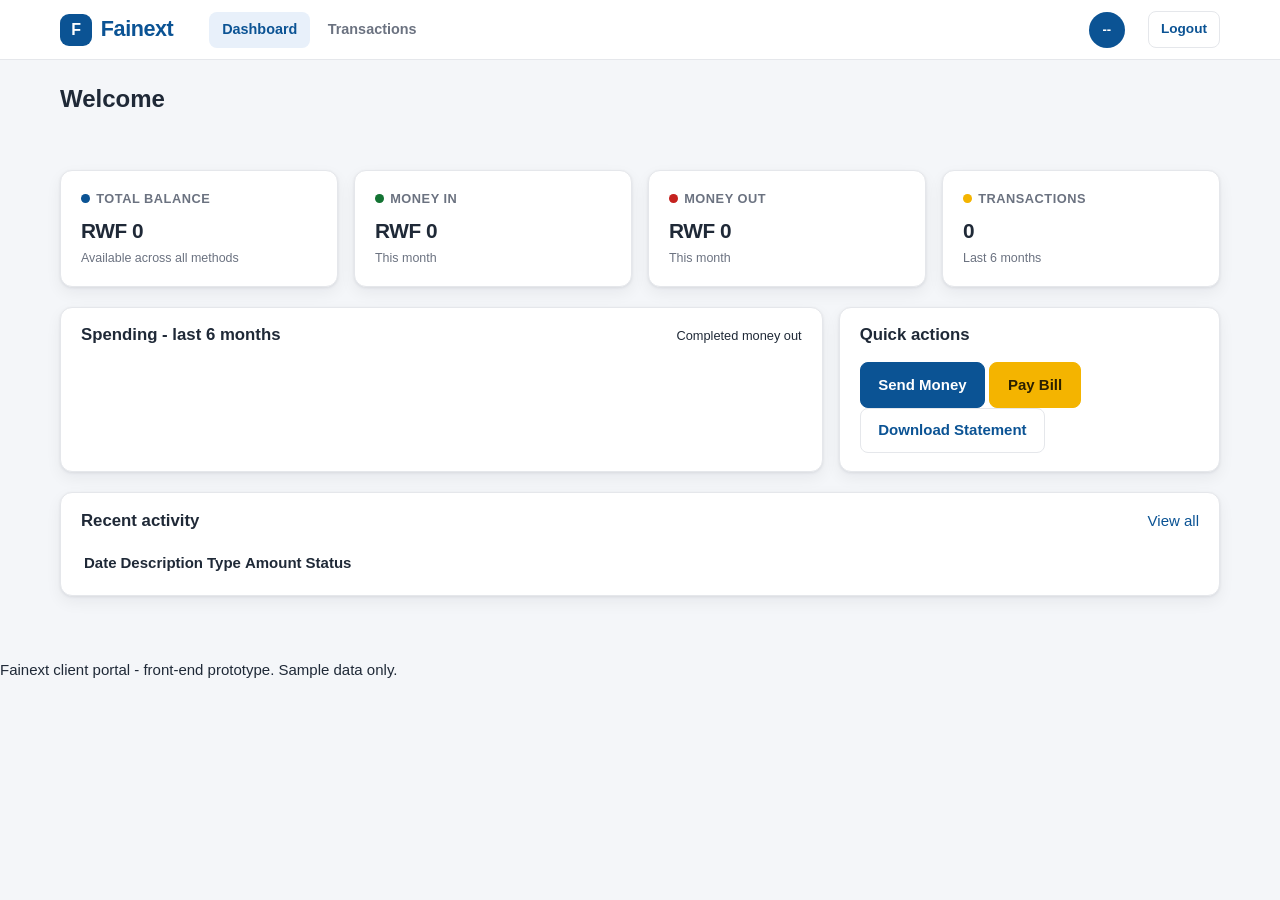
==== dashboard.html @ 53ed21cf "Build the dashboard page markup" ====
<!DOCTYPE html>
<html lang="en">
<head>
  <meta charset="UTF-8">
  <meta name="viewport" content="width=device-width, initial-scale=1">
  <title>Dashboard &middot; Fainext Client Portal</title>
  <meta name="description" content="Fainext client portal dashboard - balance, activity and spending.">
  <link rel="stylesheet" href="css/style.css">
</head>
<body>

  <!-- ===== Top navigation ===== -->
  <header class="navbar">
    <div class="navbar-inner">
      <a class="logo" href="dashboard.html">
        <span class="logo-mark"></span> Fainext
      </a>

      <nav class="nav-links">
        <a href="dashboard.html" class="active">Dashboard</a>
        <a href="transactions.html">Transactions</a>
      </nav>

      <div class="nav-user">
        <span class="avatar" id="nav-avatar">--</span>
        <span class="nav-name" id="nav-name">&nbsp;</span>
        <button type="button" id="logout-btn" class="btn btn--ghost btn--sm">Logout</button>
      </div>
    </div>
  </header>

  <main class="page">

    <!-- ===== Greeting ===== -->
    <div class="page-head">
      <h1 id="greeting">Welcome</h1>
      <p class="muted" id="today-date">&nbsp;</p>
    </div>

    <!-- ===== Summary cards ===== -->
    <section class="stats">
      <div class="card stat">
        <div class="stat-label"><span class="dot"></span> Total balance</div>
        <div class="stat-value" id="stat-balance">RWF 0</div>
        <div class="stat-note">Available across all methods</div>
      </div>

      <div class="card stat">
        <div class="stat-label"><span class="dot dot--green"></span> Money in</div>
        <div class="stat-value" id="stat-in">RWF 0</div>
        <div class="stat-note"><span class="js-month-name">This month</span></div>
      </div>

      <div class="card stat">
        <div class="stat-label"><span class="dot dot--red"></span> Money out</div>
        <div class="stat-value" id="stat-out">RWF 0</div>
        <div class="stat-note"><span class="js-month-name">This month</span></div>
      </div>

      <div class="card stat">
        <div class="stat-label"><span class="dot dot--accent"></span> Transactions</div>
        <div class="stat-value" id="stat-count">0</div>
        <div class="stat-note">Last 6 months</div>
      </div>
    </section>

    <!-- ===== Chart + quick actions ===== -->
    <section class="grid-2">

      <!-- Spending bar chart, built from plain divs -->
      <div class="card">
        <div class="card-head">
          <h2>Spending - last 6 months</h2>
          <span class="muted" style="font-size:.8rem">Completed money out</span>
        </div>
        <div class="chart" id="chart"></div>
      </div>

      <!-- Quick actions (prototype placeholders) -->
      <div class="card">
        <div class="card-head"><h2>Quick actions</h2></div>

        <div id="action-message" class="alert" hidden></div>

        <div class="actions">
          <button type="button" class="btn" data-action="Send Money">Send Money</button>
          <button type="button" class="btn btn--accent" data-action="Pay Bill">Pay Bill</button>
          <button type="button" class="btn btn--ghost" data-action="Download Statement">
            Download Statement
          </button>
        </div>
      </div>

    </section>

    <!-- ===== Recent activity ===== -->
    <section class="card">
      <div class="card-head">
        <h2>Recent activity</h2>
        <a href="transactions.html">View all</a>
      </div>

      <div class="table-scroll">
        <table class="data">
          <thead>
            <tr>
              <th>Date</th>
              <th>Description</th>
              <th>Type</th>
              <th class="num">Amount</th>
              <th>Status</th>
            </tr>
          </thead>
          <tbody id="recent-body"></tbody>
        </table>
      </div>
    </section>

  </main>

  <p class="foot-note">
    Fainext client portal - front-end prototype. Sample data only.
  </p>

  <!-- Order matters: session helpers, then data, then page logic -->
  <script src="js/auth.js"></script>
  <script src="js/data.js"></script>
  <script src="js/dashboard.js"></script>
</body>
</html>
---- css/style.css ----
/* ==========================================================================
   Fainext Client Portal - shared stylesheet
   Front-end prototype: plain CSS only, no frameworks.
   ========================================================================== */

/* --- Design tokens ------------------------------------------------------- */
:root {
  --primary: #0b5394;
  --primary-dark: #083d6e;
  --primary-light: #1668b8;
  --accent: #f4b400;
  --bg: #f4f6f9;
  --card: #ffffff;
  --text: #1f2937;
  --text-muted: #6b7280;
  --border: #e5e7eb;
  --green: #137333;
  --green-bg: #e6f4ea;
  --red: #c5221f;
  --red-bg: #fce8e6;
  --yellow: #8a6100;
  --yellow-bg: #fef7e0;
  --radius: 12px;
  --radius-sm: 8px;
  --shadow: 0 1px 3px rgba(16, 24, 40, .08), 0 6px 16px rgba(16, 24, 40, .06);
  --shadow-lg: 0 10px 30px rgba(16, 24, 40, .12);
  --font: -apple-system, BlinkMacSystemFont, "Segoe UI", Roboto, Helvetica,
          Arial, "Noto Sans", sans-serif;
}

/* --- Reset / base -------------------------------------------------------- */
* { box-sizing: border-box; }

html, body { height: 100%; }

body {
  margin: 0;
  font-family: var(--font);
  font-size: 15px;
  line-height: 1.5;
  color: var(--text);
  background: var(--bg);
  -webkit-font-smoothing: antialiased;
}

a { color: var(--primary); text-decoration: none; }
a:hover { text-decoration: underline; }

h1, h2, h3, h4 { margin: 0 0 .4rem; line-height: 1.25; }

img, svg { max-width: 100%; }

/* --- Brand logo ---------------------------------------------------------- */
.logo {
  display: inline-flex;
  align-items: center;
  gap: .55rem;
  font-size: 1.35rem;
  font-weight: 700;
  letter-spacing: -.02em;
  color: var(--primary);
  text-decoration: none;
}
.logo:hover { text-decoration: none; }

/* Small square mark with the "F" initial */
.logo-mark {
  display: grid;
  place-items: center;
  width: 32px;
  height: 32px;
  border-radius: 9px;
  background: var(--primary);
  color: #fff;
  font-size: 1rem;
  font-weight: 700;
}
.logo-mark::after { content: "F"; }

.logo--light { color: #fff; }
.logo--light .logo-mark { background: var(--accent); color: var(--primary-dark); }

/* ==========================================================================
   AUTH PAGES (login + register)
   ========================================================================== */
.auth {
  display: grid;
  grid-template-columns: 1fr 1fr;
  min-height: 100vh;
}

/* Left blue brand panel */
.auth-brand {
  position: relative;
  overflow: hidden;
  display: flex;
  flex-direction: column;
  justify-content: center;
  gap: 1rem;
  padding: 3rem;
  color: #fff;
  background: linear-gradient(160deg, var(--primary) 0%, var(--primary-dark) 100%);
}
.auth-brand h1 { font-size: 2rem; margin-top: 1.5rem; }
.auth-brand p { max-width: 42ch; color: rgba(255, 255, 255, .85); }

.auth-points { list-style: none; margin: 1.25rem 0 0; padding: 0; }
.auth-points li {
  position: relative;
  padding-left: 1.6rem;
  margin-bottom: .6rem;
  color: rgba(255, 255, 255, .9);
}
.auth-points li::before {
  content: "";
  position: absolute;
  left: 0;
  top: .45em;
  width: .6rem;
  height: .6rem;
  border-radius: 50%;
  background: var(--accent);
}

/* Decorative circle in the brand panel */
.auth-brand::after {
  content: "";
  position: absolute;
  right: -90px;
  bottom: -90px;
  width: 260px;
  height: 260px;
  border-radius: 50%;
  background: rgba(244, 180, 0, .14);
}

.auth-brand-footer {
  margin-top: auto;
  font-size: .8rem;
  color: rgba(255, 255, 255, .6);
}

/* Right form side */
.auth-form-side {
  display: flex;
  align-items: center;
  justify-content: center;
  padding: 2.5rem 1.25rem;
  background: var(--bg);
}

.auth-card {
  width: 100%;
  max-width: 420px;
  padding: 2rem;
  background: var(--card);
  border-radius: var(--radius);
  box-shadow: var(--shadow);
}
.auth-card .logo { margin-bottom: 1.25rem; }
.auth-card h2 { font-size: 1.4rem; }
.auth-card .subtitle { margin: 0 0 1.5rem; color: var(--text-muted); font-size: .9rem; }

.auth-switch {
  margin: 1.25rem 0 0;
  text-align: center;
  font-size: .9rem;
  color: var(--text-muted);
}

/* --- Forms --------------------------------------------------------------- */
.field { margin-bottom: 1rem; }

.field label {
  display: block;
  margin-bottom: .35rem;
  font-size: .85rem;
  font-weight: 600;
}

.field input[type="text"],
.field input[type="email"],
.field input[type="tel"],
.field input[type="password"],
.field input[type="date"],
.field select {
  width: 100%;
  padding: .65rem .75rem;
  font: inherit;
  color: var(--text);
  background: #fff;
  border: 1px solid var(--border);
  border-radius: var(--radius-sm);
  transition: border-color .15s, box-shadow .15s;
}

.field input:focus,
.field select:focus {
  outline: none;
  border-color: var(--primary-light);
  box-shadow: 0 0 0 3px rgba(11, 83, 148, .12);
}

.field input.invalid { border-color: var(--red); }

/* Red error text under each field */
.error-text {
  display: block;
  min-height: 1rem;
  margin-top: .3rem;
  font-size: .78rem;
  color: var(--red);
}

.hint { font-size: .78rem; color: var(--text-muted); }

/* Password input + Show/Hide toggle */
.password-wrap { position: relative; }
.password-wrap input { padding-right: 4.2rem; }
.toggle-password {
  position: absolute;
  top: 50%;
  right: .5rem;
  transform: translateY(-50%);
  padding: .25rem .45rem;
  font: inherit;
  font-size: .78rem;
  font-weight: 600;
  color: var(--primary);
  background: transparent;
  border: 0;
  border-radius: 6px;
  cursor: pointer;
}
.toggle-password:hover { background: rgba(11, 83, 148, .08); }

/* Checkbox rows */
.check-row {
  display: flex;
  align-items: center;
  gap: .5rem;
  font-size: .86rem;
}
.check-row input { width: 16px; height: 16px; accent-color: var(--primary); }

.form-row-between {
  display: flex;
  align-items: center;
  justify-content: space-between;
  flex-wrap: wrap;
  gap: .5rem;
  margin-bottom: 1.1rem;
}

.link-button {
  padding: 0;
  font: inherit;
  font-size: .86rem;
  color: var(--primary);
  background: none;
  border: 0;
  cursor: pointer;
}
.link-button:hover { text-decoration: underline; }

/* --- Buttons ------------------------------------------------------------- */
.btn {
  display: inline-flex;
  align-items: center;
  justify-content: center;
  gap: .4rem;
  padding: .65rem 1.1rem;
  font: inherit;
  font-weight: 600;
  color: #fff;
  background: var(--primary);
  border: 1px solid var(--primary);
  border-radius: var(--radius-sm);
  cursor: pointer;
  transition: background .15s, box-shadow .15s, transform .05s;
}
.btn:hover { background: var(--primary-dark); border-color: var(--primary-dark); }
.btn:active { transform: translateY(1px); }
.btn:disabled { opacity: .6; cursor: not-allowed; }

.btn--block { width: 100%; }

.btn--ghost {
  color: var(--primary);
  background: #fff;
  border-color: var(--border);
}
.btn--ghost:hover { background: #f8fafc; border-color: #cbd5e1; }

.btn--accent {
  color: #2b2000;
  background: var(--accent);
  border-color: var(--accent);
}
.btn--accent:hover { background: #d9a000; border-color: #d9a000; }

.btn--sm { padding: .45rem .75rem; font-size: .85rem; }

/* --- Alerts -------------------------------------------------------------- */
.alert {
  margin-bottom: 1rem;
  padding: .7rem .85rem;
  font-size: .87rem;
  border: 1px solid transparent;
  border-radius: var(--radius-sm);
}
.alert--error  { color: var(--red);   background: var(--red-bg);   border-color: #f5c6c4; }
.alert--success{ color: var(--green); background: var(--green-bg); border-color: #b7e1c4; }
.alert--info   { color: var(--primary); background: #e8f0fa;      border-color: #c3d8ef; }

/* Utility to hide elements until needed */
[hidden] { display: none !important; }

/* --- Password strength bar ---------------------------------------------- */
.strength { margin-top: .45rem; }
.strength-track {
  height: 6px;
  background: var(--border);
  border-radius: 999px;
  overflow: hidden;
}
.strength-fill {
  width: 0;
  height: 100%;
  border-radius: 999px;
  background: var(--red);
  transition: width .2s, background .2s;
}
.strength-fill.weak   { width: 33%;  background: var(--red); }
.strength-fill.medium { width: 66%;  background: #f59e0b; }
.strength-fill.strong { width: 100%; background: var(--green); }
.strength-label { margin-top: .25rem; font-size: .76rem; color: var(--text-muted); }

/* ==========================================================================
   APP SHELL (dashboard + transactions)
   ========================================================================== */
.navbar {
  position: sticky;
  top: 0;
  z-index: 20;
  background: #fff;
  border-bottom: 1px solid var(--border);
}
.navbar-inner {
  display: flex;
  align-items: center;
  gap: 1rem;
  max-width: 1200px;
  margin: 0 auto;
  padding: .7rem 1.25rem;
}

.nav-links { display: flex; gap: .3rem; margin-left: 1.25rem; }
.nav-links a {
  padding: .45rem .8rem;
  font-size: .9rem;
  font-weight: 600;
  color: var(--text-muted);
  border-radius: var(--radius-sm);
}
.nav-links a:hover { color: var(--primary); background: #f1f5f9; text-decoration: none; }
.nav-links a.active { color: var(--primary); background: #e8f0fa; }

.nav-user {
  display: flex;
  align-items: center;
  gap: .6rem;
  margin-left: auto;
}
.avatar {
  display: grid;
  place-items: center;
  width: 36px;
  height: 36px;
  font-size: .82rem;
  font-weight: 700;
  color: #fff;
  background: var(--primary);
  border-radius: 50%;
  flex: 0 0 auto;
}
.nav-name { font-size: .88rem; font-weight: 600; }

/* Page wrapper */
.page {
  max-width: 1200px;
  margin: 0 auto;
  padding: 1.5rem 1.25rem 3rem;
}

.page-head { margin-bottom: 1.25rem; }
.page-head h1 { font-size: 1.5rem; }
.page-head .muted { color: var(--text-muted); font-size: .9rem; }

/* --- Cards --------------------------------------------------------------- */
.card {
  padding: 1.1rem 1.25rem;
  background: var(--card);
  border: 1px solid var(--border);
  border-radius: var(--radius);
  box-shadow: var(--shadow);
}

.card-head {
  display: flex;
  align-items: center;
  justify-content: space-between;
  flex-wrap: wrap;
  gap: .5rem;
  margin-bottom: 1rem;
}
.card-head h2 { font-size: 1.05rem; margin: 0; }

/* Summary stat cards */
.stats {
  display: grid;
  grid-template-columns: repeat(4, 1fr);
  gap: 1rem;
  margin-bottom: 1.25rem;
}
.stat .stat-label {
  display: flex;
  align-items: center;
  gap: .4rem;
  font-size: .8rem;
  font-weight: 600;
  text-transform: uppercase;
  letter-spacing: .04em;
  color: var(--text-muted);
}
.stat .stat-value {
  margin-top: .45rem;
  font-size: 1.3rem;
  font-weight: 700;
  letter-spacing: -.02em;
}
.stat .stat-note { margin-top: .2rem; font-size: .78rem; color: var(--text-muted); }

/* Little coloured dot used on stat labels */
.dot { width: .55rem; height: .55rem; border-radius: 50%; background: var(--primary); }
.dot--green { background: var(--green); }
.dot--red { background: var(--red); }
.dot--accent { background: var(--accent); }

/* Two-column grid: chart + quick actions */
.grid-2 {
  display: grid;
  grid-template-columns: 2fr 1fr;
  gap: 1rem;
  margin-bottom: 1.25rem;
}
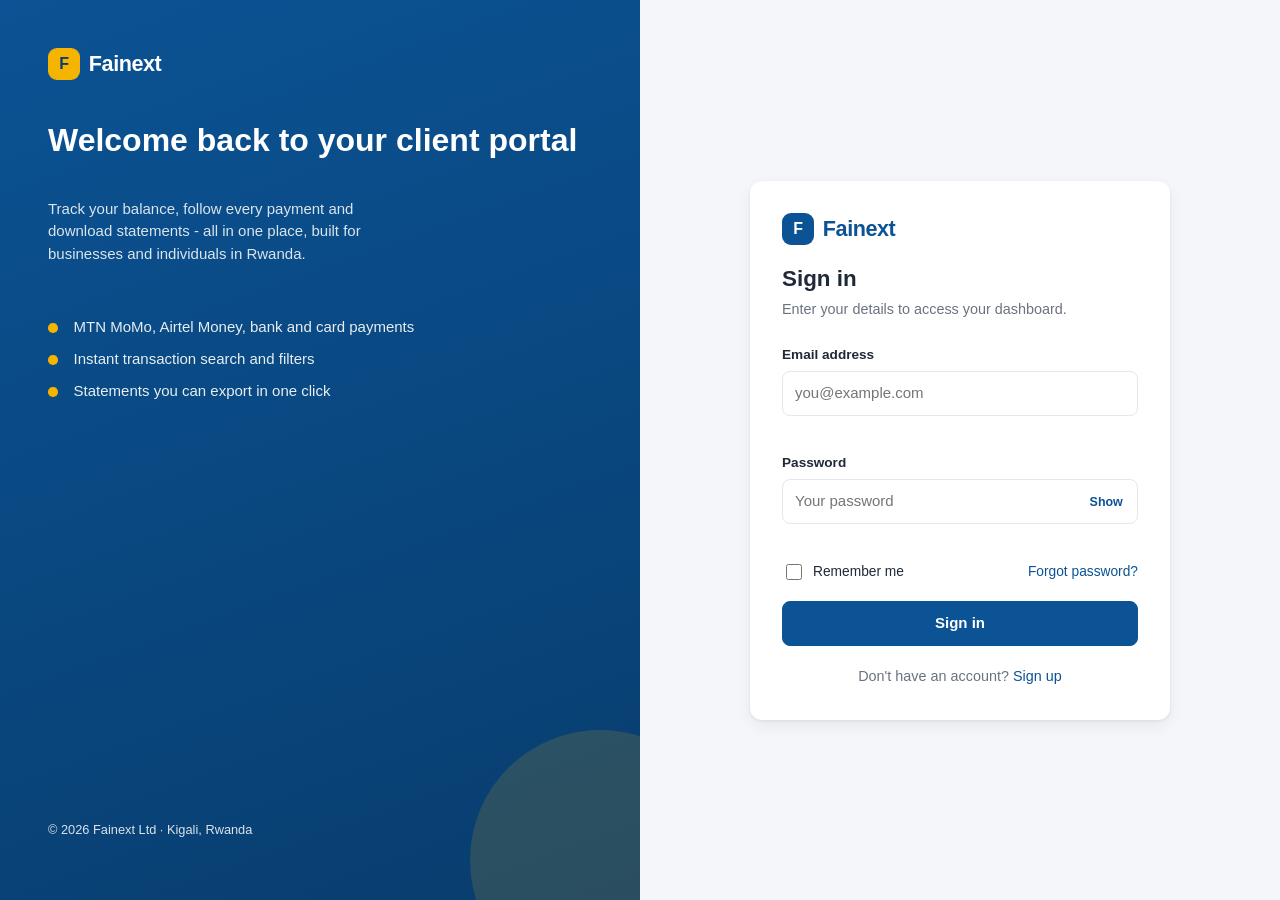
==== commit 47e69979: "Add spending insights, savings goals and dark mode Turn the portal from a transaction log into somet" ====
--- a/dashboard.html
+++ b/dashboard.html
@@ -6,6 +6,18 @@
   <title>Dashboard &middot; Fainext Client Portal</title>
   <meta name="description" content="Fainext client portal dashboard - balance, activity and spending.">
   <link rel="stylesheet" href="css/style.css">
+
+  <!-- Set the theme before the first paint so dark mode never flashes white. -->
+  <script>
+    (function () {
+      try {
+        var saved = localStorage.getItem("fainext_theme");
+        var dark = saved === "dark" || (!saved && window.matchMedia &&
+                   window.matchMedia("(prefers-color-scheme: dark)").matches);
+        document.documentElement.setAttribute("data-theme", dark ? "dark" : "light");
+      } catch (e) { /* ignore - defaults to light */ }
+    })();
+  </script>
 </head>
 <body>
 
@@ -22,6 +34,8 @@
       </nav>
 
       <div class="nav-user">
+        <button type="button" id="theme-btn" class="btn btn--ghost btn--sm"
+                aria-pressed="false" aria-label="Switch to dark mode">Dark</button>
         <span class="avatar" id="nav-avatar">--</span>
         <span class="nav-name" id="nav-name">&nbsp;</span>
         <button type="button" id="logout-btn" class="btn btn--ghost btn--sm">Logout</button>
@@ -64,7 +78,7 @@
       </div>
     </section>
 
-    <!-- ===== Chart + quick actions ===== -->
+    <!-- ===== Chart + automatic insights ===== -->
     <section class="grid-2">
 
       <!-- Spending bar chart, built from plain divs -->
@@ -76,7 +90,30 @@
         <div class="chart" id="chart"></div>
       </div>
 
-      <!-- Quick actions (prototype placeholders) -->
+      <!-- Plain-language observations generated from the data -->
+      <div class="card">
+        <div class="card-head">
+          <h2>What this means</h2>
+          <span class="muted" style="font-size:.8rem">Auto-generated</span>
+        </div>
+        <ul class="insight-list" id="insight-list"></ul>
+      </div>
+
+    </section>
+
+    <!-- ===== Category breakdown + quick actions ===== -->
+    <section class="grid-2">
+
+      <!-- Where the money actually goes, categorised automatically -->
+      <div class="card">
+        <div class="card-head">
+          <h2>Where your money goes</h2>
+          <span class="muted" style="font-size:.8rem" id="category-total"></span>
+        </div>
+        <ul class="cat-list" id="category-list"></ul>
+      </div>
+
+      <!-- Quick actions: the statement button is real, transfers are not -->
       <div class="card">
         <div class="card-head"><h2>Quick actions</h2></div>
 
@@ -93,12 +130,58 @@
 
     </section>
 
+    <!-- ===== Savings goals ===== -->
+    <section class="card">
+      <div class="card-head">
+        <h2>Savings goals</h2>
+        <span class="goal-head-right">
+          <span class="muted" style="font-size:.8rem" id="goal-totals"></span>
+          <button type="button" id="goal-toggle" class="btn btn--sm"
+                  aria-expanded="false" aria-controls="goal-form-panel">New goal</button>
+        </span>
+      </div>
+
+      <!-- Collapsed until "New goal" is pressed -->
+      <div id="goal-form-panel" hidden>
+        <form id="goal-form" class="goal-form" novalidate>
+          <div class="field">
+            <label for="goal-name">Goal name</label>
+            <input type="text" id="goal-name" placeholder="e.g. School fees">
+            <span class="error-text" id="goal-name-error"></span>
+          </div>
+
+          <div class="field">
+            <label for="goal-target">Target (RWF)</label>
+            <input type="number" id="goal-target" min="1" step="1000" placeholder="500000">
+            <span class="error-text" id="goal-target-error"></span>
+          </div>
+
+          <div class="field">
+            <label for="goal-deadline">Target date</label>
+            <input type="date" id="goal-deadline">
+            <span class="error-text" id="goal-deadline-error"></span>
+          </div>
+
+          <div class="field goal-form-submit">
+            <button type="submit" class="btn">Create goal</button>
+          </div>
+        </form>
+      </div>
+
+      <ul class="goal-list" id="goal-list"></ul>
+      <p class="empty" id="goal-empty" hidden>
+        No savings goals yet. Press <strong>New goal</strong> to set your first target.
+      </p>
+    </section>
+
     <!-- ===== Recent activity ===== -->
     <section class="card">
       <div class="card-head">
         <h2>Recent activity</h2>
         <a href="transactions.html">View all</a>
       </div>
+
+      <p class="muted table-hint">Select any row to see the full transaction detail.</p>
 
       <div class="table-scroll">
         <table class="data">
@@ -122,9 +205,11 @@
     Fainext client portal - front-end prototype. Sample data only.
   </p>
 
-  <!-- Order matters: session helpers, then data, then page logic -->
+  <!-- Order matters: session helpers, then data, then shared UI, then page logic -->
   <script src="js/auth.js"></script>
   <script src="js/data.js"></script>
+  <script src="js/ui.js"></script>
+  <script src="js/goals.js"></script>
   <script src="js/dashboard.js"></script>
 </body>
 </html>
--- a/css/style.css
+++ b/css/style.css
@@ -3,30 +3,84 @@
    Front-end prototype: plain CSS only, no frameworks.
    ========================================================================== */
 
-/* --- Design tokens ------------------------------------------------------- */
+/* --- Design tokens -------------------------------------------------------
+   Every colour in the stylesheet comes from a token here, which is what
+   makes the dark theme further down a short list of overrides rather than a
+   second stylesheet. `--primary` is the solid blue that carries white text;
+   `--link` is the lighter blue used for text links.
+   ------------------------------------------------------------------------ */
 :root {
   --primary: #0b5394;
   --primary-dark: #083d6e;
   --primary-light: #1668b8;
+  --link: #0b5394;
   --accent: #f4b400;
+  --accent-dark: #d9a000;
   --bg: #f4f6f9;
   --card: #ffffff;
+  --surface-2: #fafbfc;
+  --surface-3: #f1f5f9;
+  --input-bg: #ffffff;
+  --primary-soft: #e8f0fa;
+  --primary-soft-border: #c3d8ef;
   --text: #1f2937;
   --text-muted: #6b7280;
   --border: #e5e7eb;
+  --border-strong: #cbd5e1;
   --green: #137333;
   --green-bg: #e6f4ea;
+  --green-border: #b7e1c4;
   --red: #c5221f;
   --red-bg: #fce8e6;
+  --red-border: #f5c6c4;
   --yellow: #8a6100;
   --yellow-bg: #fef7e0;
   --radius: 12px;
   --radius-sm: 8px;
   --shadow: 0 1px 3px rgba(16, 24, 40, .08), 0 6px 16px rgba(16, 24, 40, .06);
   --shadow-lg: 0 10px 30px rgba(16, 24, 40, .12);
+  --overlay: rgba(16, 24, 40, .45);
   --font: -apple-system, BlinkMacSystemFont, "Segoe UI", Roboto, Helvetica,
           Arial, "Noto Sans", sans-serif;
 }
+
+/* --- Dark theme ----------------------------------------------------------
+   Applied by ui.js writing data-theme="dark" on <html>. Only the tokens
+   change; not a single component rule below needs to know about the theme.
+   ------------------------------------------------------------------------ */
+:root[data-theme="dark"] {
+  --primary: #1f6fb8;
+  --primary-dark: #17558d;
+  --primary-light: #2f87d6;
+  --link: #7ab8f0;
+  --accent: #f4b400;
+  --accent-dark: #c99500;
+  --bg: #0f1621;
+  --card: #16202e;
+  --surface-2: #1b2635;
+  --surface-3: #212e40;
+  --input-bg: #111a26;
+  --primary-soft: #16304d;
+  --primary-soft-border: #235079;
+  --text: #e6edf6;
+  --text-muted: #94a6bc;
+  --border: #263448;
+  --border-strong: #35475f;
+  --green: #4ade80;
+  --green-bg: #11291b;
+  --green-border: #1d5234;
+  --red: #f87171;
+  --red-bg: #2d1515;
+  --red-border: #5c2525;
+  --yellow: #fbbf24;
+  --yellow-bg: #2c2208;
+  --shadow: 0 1px 3px rgba(0, 0, 0, .4), 0 6px 16px rgba(0, 0, 0, .3);
+  --shadow-lg: 0 10px 30px rgba(0, 0, 0, .5);
+  --overlay: rgba(0, 0, 0, .65);
+}
+
+/* Native widgets (date pickers, scrollbars, number spinners) follow along. */
+:root[data-theme="dark"] { color-scheme: dark; }
 
 /* --- Reset / base -------------------------------------------------------- */
 * { box-sizing: border-box; }
@@ -43,7 +97,7 @@
   -webkit-font-smoothing: antialiased;
 }
 
-a { color: var(--primary); text-decoration: none; }
+a { color: var(--link); text-decoration: none; }
 a:hover { text-decoration: underline; }
 
 h1, h2, h3, h4 { margin: 0 0 .4rem; line-height: 1.25; }
@@ -58,7 +112,7 @@
   font-size: 1.35rem;
   font-weight: 700;
   letter-spacing: -.02em;
-  color: var(--primary);
+  color: var(--link);
   text-decoration: none;
 }
 .logo:hover { text-decoration: none; }
@@ -188,7 +242,7 @@
   padding: .65rem .75rem;
   font: inherit;
   color: var(--text);
-  background: #fff;
+  background: var(--input-bg);
   border: 1px solid var(--border);
   border-radius: var(--radius-sm);
   transition: border-color .15s, box-shadow .15s;
@@ -226,13 +280,13 @@
   font: inherit;
   font-size: .78rem;
   font-weight: 600;
-  color: var(--primary);
+  color: var(--link);
   background: transparent;
   border: 0;
   border-radius: 6px;
   cursor: pointer;
 }
-.toggle-password:hover { background: rgba(11, 83, 148, .08); }
+.toggle-password:hover { background: var(--primary-soft); }
 
 /* Checkbox rows */
 .check-row {
@@ -256,7 +310,7 @@
   padding: 0;
   font: inherit;
   font-size: .86rem;
-  color: var(--primary);
+  color: var(--link);
   background: none;
   border: 0;
   cursor: pointer;
@@ -286,18 +340,18 @@
 .btn--block { width: 100%; }
 
 .btn--ghost {
-  color: var(--primary);
-  background: #fff;
+  color: var(--link);
+  background: var(--card);
   border-color: var(--border);
 }
-.btn--ghost:hover { background: #f8fafc; border-color: #cbd5e1; }
+.btn--ghost:hover { background: var(--surface-2); border-color: var(--border-strong); }
 
 .btn--accent {
   color: #2b2000;
   background: var(--accent);
   border-color: var(--accent);
 }
-.btn--accent:hover { background: #d9a000; border-color: #d9a000; }
+.btn--accent:hover { background: var(--accent-dark); border-color: var(--accent-dark); }
 
 .btn--sm { padding: .45rem .75rem; font-size: .85rem; }
 
@@ -309,9 +363,10 @@
   border: 1px solid transparent;
   border-radius: var(--radius-sm);
 }
-.alert--error  { color: var(--red);   background: var(--red-bg);   border-color: #f5c6c4; }
-.alert--success{ color: var(--green); background: var(--green-bg); border-color: #b7e1c4; }
-.alert--info   { color: var(--primary); background: #e8f0fa;      border-color: #c3d8ef; }
+.alert--error  { color: var(--red);   background: var(--red-bg);   border-color: var(--red-border); }
+.alert--success{ color: var(--green); background: var(--green-bg); border-color: var(--green-border); }
+.alert--info   { color: var(--link);  background: var(--primary-soft);
+                 border-color: var(--primary-soft-border); }
 
 /* Utility to hide elements until needed */
 [hidden] { display: none !important; }
@@ -343,7 +398,7 @@
   position: sticky;
   top: 0;
   z-index: 20;
-  background: #fff;
+  background: var(--card);
   border-bottom: 1px solid var(--border);
 }
 .navbar-inner {
@@ -363,8 +418,8 @@
   color: var(--text-muted);
   border-radius: var(--radius-sm);
 }
-.nav-links a:hover { color: var(--primary); background: #f1f5f9; text-decoration: none; }
-.nav-links a.active { color: var(--primary); background: #e8f0fa; }
+.nav-links a:hover { color: var(--link); background: var(--surface-3); text-decoration: none; }
+.nav-links a.active { color: var(--link); background: var(--primary-soft); }
 
 .nav-user {
   display: flex;
@@ -447,7 +502,7 @@
 .dot--red { background: var(--red); }
 .dot--accent { background: var(--accent); }
 
-/* Two-column grid: chart + quick actions */
+/* Two-column grid: chart + insights, then categories + quick actions */
 .grid-2 {
   display: grid;
   grid-template-columns: 2fr 1fr;
@@ -455,3 +510,594 @@
   margin-bottom: 1.25rem;
 }
 
+/* Side-by-side cards end up the same height, so the card body is told to
+   take the slack. Without this the shorter card ends in dead space. */
+.grid-2 > .card { display: flex; flex-direction: column; }
+.grid-2 > .card > .chart,
+.grid-2 > .card > .cat-list,
+.grid-2 > .card > .insight-list { flex: 1 1 auto; }
+
+/* --- CSS bar chart ------------------------------------------------------- */
+.chart {
+  display: flex;
+  align-items: flex-end;
+  gap: 1rem;
+  height: 220px;
+  padding-top: .5rem;
+}
+.chart-col {
+  display: flex;
+  flex: 1;
+  flex-direction: column;
+  justify-content: flex-end;
+  align-items: center;
+  height: 100%;
+  gap: .4rem;
+}
+.chart-amount { font-size: .72rem; font-weight: 600; color: var(--text-muted); }
+.chart-bar {
+  width: 100%;
+  max-width: 54px;
+  min-height: 4px;
+  background: linear-gradient(180deg, var(--primary-light), var(--primary));
+  border-radius: 8px 8px 4px 4px;
+  transition: height .4s ease;
+}
+.chart-col:hover .chart-bar { background: linear-gradient(180deg, var(--accent), #d9a000); }
+.chart-label { font-size: .76rem; color: var(--text-muted); }
+
+/* --- Quick actions ------------------------------------------------------- */
+.actions { display: flex; flex-direction: column; gap: .6rem; }
+.actions .btn { width: 100%; }
+
+/* --- Tables -------------------------------------------------------------- */
+.table-scroll { overflow-x: auto; }
+
+table.data {
+  width: 100%;
+  border-collapse: collapse;
+  font-size: .88rem;
+}
+table.data th,
+table.data td {
+  padding: .7rem .6rem;
+  text-align: left;
+  white-space: nowrap;
+  border-bottom: 1px solid var(--border);
+}
+table.data th {
+  font-size: .76rem;
+  font-weight: 700;
+  text-transform: uppercase;
+  letter-spacing: .04em;
+  color: var(--text-muted);
+  background: var(--surface-2);
+}
+table.data tbody tr:hover { background: var(--surface-2); }
+table.data tbody tr:last-child td { border-bottom: 0; }
+table.data td.desc { white-space: normal; min-width: 180px; }
+table.data td.num { text-align: right; font-variant-numeric: tabular-nums; font-weight: 600; }
+table.data th.num { text-align: right; }
+
+.amount-in  { color: var(--green); }
+.amount-out { color: var(--red); }
+
+/* Status badges */
+.badge {
+  display: inline-block;
+  padding: .2rem .55rem;
+  font-size: .74rem;
+  font-weight: 700;
+  border-radius: 999px;
+}
+.badge--completed { color: var(--green);  background: var(--green-bg); }
+.badge--pending   { color: var(--yellow); background: var(--yellow-bg); }
+.badge--failed    { color: var(--red);    background: var(--red-bg); }
+
+.type-pill {
+  display: inline-block;
+  padding: .2rem .55rem;
+  font-size: .74rem;
+  font-weight: 600;
+  color: var(--text-muted);
+  background: var(--surface-3);
+  border-radius: 999px;
+}
+
+/* Empty state row */
+.empty {
+  padding: 2.5rem 1rem;
+  text-align: center;
+  color: var(--text-muted);
+}
+
+/* --- Filters bar --------------------------------------------------------- */
+.filters {
+  display: grid;
+  grid-template-columns: 1.6fr repeat(5, 1fr);
+  gap: .75rem;
+  margin-bottom: 1rem;
+}
+.filters .field { margin-bottom: 0; }
+
+.filters-foot {
+  display: flex;
+  align-items: center;
+  justify-content: space-between;
+  flex-wrap: wrap;
+  gap: .5rem;
+  margin-bottom: .5rem;
+  font-size: .85rem;
+  color: var(--text-muted);
+}
+
+/* --- Clickable table rows ------------------------------------------------ */
+.table-hint { margin: -.4rem 0 .7rem; font-size: .8rem; color: var(--text-muted); }
+
+.row-clickable { cursor: pointer; }
+.row-clickable:focus-visible {
+  outline: 2px solid var(--primary-light);
+  outline-offset: -2px;
+}
+
+/* Category tag inside the transactions table */
+.cat-tag {
+  display: inline-block;
+  padding: .2rem .55rem;
+  font-size: .74rem;
+  font-weight: 600;
+  color: var(--link);
+  background: var(--primary-soft);
+  border-radius: 999px;
+}
+
+/* ==========================================================================
+   AUTOMATIC INSIGHTS
+   ========================================================================== */
+.insight-list { list-style: none; margin: 0; padding: 0; }
+
+.insight {
+  display: flex;
+  flex-direction: column;
+  gap: .15rem;
+  padding: .6rem .75rem;
+  margin-bottom: .55rem;
+  font-size: .84rem;
+  border-left: 3px solid var(--border);
+  border-radius: var(--radius-sm);
+  background: var(--surface-2);
+}
+.insight:last-child { margin-bottom: 0; }
+.insight strong { font-size: .88rem; }
+.insight span { color: var(--text-muted); line-height: 1.45; }
+
+.insight--info { border-left-color: var(--primary); background: var(--primary-soft); }
+.insight--good { border-left-color: var(--green);   background: var(--green-bg); }
+.insight--warn { border-left-color: var(--yellow);  background: var(--yellow-bg); }
+.insight--bad  { border-left-color: var(--red);     background: var(--red-bg); }
+
+.insight--info strong { color: var(--link); }
+.insight--good strong { color: var(--green); }
+.insight--warn strong { color: var(--yellow); }
+.insight--bad  strong { color: var(--red); }
+
+/* ==========================================================================
+   CATEGORY BREAKDOWN - horizontal bars
+   ========================================================================== */
+.cat-list { list-style: none; margin: 0; padding: 0; }
+
+.cat-row { margin-bottom: .8rem; }
+.cat-row:last-child { margin-bottom: 0; }
+
+.cat-row-head {
+  display: flex;
+  align-items: baseline;
+  justify-content: space-between;
+  gap: .75rem;
+  margin-bottom: .3rem;
+}
+.cat-name { font-size: .86rem; font-weight: 600; }
+.cat-value {
+  font-size: .8rem;
+  color: var(--text-muted);
+  font-variant-numeric: tabular-nums;
+  white-space: nowrap;
+}
+
+.cat-track {
+  height: 10px;
+  background: var(--surface-3);
+  border-radius: 999px;
+  overflow: hidden;
+}
+.cat-fill {
+  height: 100%;
+  border-radius: 999px;
+  background: linear-gradient(90deg, var(--primary), var(--primary-light));
+  transition: width .4s ease;
+}
+
+/* The biggest category gets the accent colour so it reads first. */
+.cat-row:first-child .cat-fill {
+  background: linear-gradient(90deg, var(--accent-dark), var(--accent));
+}
+
+/* ==========================================================================
+   SAVINGS GOALS
+   ========================================================================== */
+.goal-head-right { display: flex; align-items: center; gap: .75rem; }
+
+/* New-goal form: four columns on desktop, stacked on small screens */
+.goal-form {
+  display: grid;
+  grid-template-columns: 2fr 1fr 1fr auto;
+  gap: .75rem;
+  align-items: start;
+  padding: .9rem;
+  margin-bottom: 1rem;
+  background: var(--surface-2);
+  border: 1px solid var(--border);
+  border-radius: var(--radius-sm);
+}
+.goal-form .field { margin-bottom: 0; }
+.goal-form-submit { align-self: start; padding-top: 1.45rem; }
+.goal-form-submit .btn { width: 100%; }
+
+.goal-list {
+  display: grid;
+  grid-template-columns: repeat(2, 1fr);
+  gap: 1rem;
+  list-style: none;
+  margin: 0;
+  padding: 0;
+}
+
+.goal {
+  padding: .9rem 1rem;
+  background: var(--surface-2);
+  border: 1px solid var(--border);
+  border-radius: var(--radius-sm);
+}
+.goal--done { border-color: var(--green-border); background: var(--green-bg); }
+
+.goal-head {
+  display: flex;
+  align-items: center;
+  justify-content: space-between;
+  gap: .5rem;
+  margin-bottom: .55rem;
+}
+.goal-name { font-weight: 700; font-size: .95rem; }
+
+.goal-remove {
+  padding: 0 .35rem;
+  font: inherit;
+  font-size: 1.1rem;
+  line-height: 1;
+  color: var(--text-muted);
+  background: none;
+  border: 0;
+  border-radius: 6px;
+  cursor: pointer;
+}
+.goal-remove:hover { color: var(--red); background: var(--red-bg); }
+
+.goal-track {
+  height: 10px;
+  background: var(--surface-3);
+  border-radius: 999px;
+  overflow: hidden;
+}
+.goal-fill {
+  height: 100%;
+  border-radius: 999px;
+  background: linear-gradient(90deg, var(--primary), var(--primary-light));
+  transition: width .45s ease;
+}
+.goal--done .goal-fill { background: linear-gradient(90deg, var(--green), #34d399); }
+
+.goal-figures {
+  display: flex;
+  align-items: baseline;
+  justify-content: space-between;
+  flex-wrap: wrap;
+  gap: .4rem;
+  margin-top: .45rem;
+  font-size: .82rem;
+  color: var(--text-muted);
+}
+.goal-status { font-weight: 600; }
+.goal--done .goal-status { color: var(--green); }
+
+.goal-foot {
+  display: flex;
+  align-items: center;
+  justify-content: space-between;
+  flex-wrap: wrap;
+  gap: .5rem;
+  margin-top: .7rem;
+  padding-top: .65rem;
+  border-top: 1px solid var(--border);
+}
+.goal-deadline { font-size: .78rem; color: var(--text-muted); }
+
+.goal-contribute { display: flex; gap: .4rem; }
+.goal-amount {
+  width: 110px;
+  padding: .4rem .5rem;
+  font: inherit;
+  font-size: .85rem;
+  color: var(--text);
+  background: var(--input-bg);
+  border: 1px solid var(--border);
+  border-radius: 6px;
+}
+.goal-amount:focus {
+  outline: none;
+  border-color: var(--primary-light);
+  box-shadow: 0 0 0 3px rgba(11, 83, 148, .12);
+}
+.goal-amount.invalid { border-color: var(--red); }
+
+/* ==========================================================================
+   FILTERED TOTALS (transactions page)
+   ========================================================================== */
+.tx-totals {
+  display: flex;
+  flex-wrap: wrap;
+  align-items: center;
+  gap: 1.75rem;
+  padding: .75rem 1rem;
+  margin-bottom: 1rem;
+  background: var(--surface-2);
+  border: 1px solid var(--border);
+  border-radius: var(--radius-sm);
+}
+.tx-total { display: flex; flex-direction: column; }
+.tx-total-label {
+  font-size: .72rem;
+  font-weight: 600;
+  text-transform: uppercase;
+  letter-spacing: .04em;
+  color: var(--text-muted);
+}
+.tx-total-value {
+  font-size: 1.05rem;
+  font-weight: 700;
+  font-variant-numeric: tabular-nums;
+}
+.tx-total-note {
+  margin: 0 0 0 auto;
+  font-size: .76rem;
+  color: var(--text-muted);
+}
+
+/* ==========================================================================
+   TRANSACTION DETAIL DIALOG
+   ========================================================================== */
+body.modal-open { overflow: hidden; }
+
+.modal {
+  position: fixed;
+  inset: 0;
+  z-index: 50;
+  display: flex;
+  align-items: center;
+  justify-content: center;
+  padding: 1.25rem;
+  background: var(--overlay);
+}
+
+.modal-box {
+  width: 100%;
+  max-width: 440px;
+  max-height: 90vh;
+  overflow-y: auto;
+  padding: 1.25rem 1.4rem 1.4rem;
+  background: var(--card);
+  border: 1px solid var(--border);
+  border-radius: var(--radius);
+  box-shadow: var(--shadow-lg);
+  animation: modal-in .18s ease-out;
+}
+
+@keyframes modal-in {
+  from { opacity: 0; transform: translateY(8px) scale(.98); }
+  to   { opacity: 1; transform: none; }
+}
+
+/* Respect a reduced-motion preference. */
+@media (prefers-reduced-motion: reduce) {
+  .modal-box { animation: none; }
+  .cat-fill, .goal-fill, .chart-bar { transition: none; }
+}
+
+.modal-head {
+  display: flex;
+  align-items: center;
+  justify-content: space-between;
+  gap: .75rem;
+  margin-bottom: .9rem;
+}
+.modal-head h2 { font-size: 1.1rem; margin: 0; }
+
+.modal-close {
+  padding: 0 .4rem;
+  font: inherit;
+  font-size: 1.5rem;
+  line-height: 1;
+  color: var(--text-muted);
+  background: none;
+  border: 0;
+  border-radius: 6px;
+  cursor: pointer;
+}
+.modal-close:hover { color: var(--text); background: var(--surface-3); }
+
+/* Label / value pairs */
+.detail-list {
+  display: grid;
+  grid-template-columns: auto 1fr;
+  gap: .5rem .9rem;
+  margin: 0;
+  font-size: .88rem;
+}
+.detail-list dt {
+  font-size: .76rem;
+  font-weight: 700;
+  text-transform: uppercase;
+  letter-spacing: .04em;
+  color: var(--text-muted);
+  align-self: center;
+}
+.detail-list dd {
+  margin: 0;
+  font-weight: 600;
+  text-align: right;
+  overflow-wrap: anywhere;
+}
+
+.modal-note {
+  margin: 1.1rem 0 0;
+  padding-top: .8rem;
+  font-size: .78rem;
+  color: var(--text-muted);
+  border-top: 1px solid var(--border);
+}
+
+/* --- Footer -------------------------------------------------------------- */
+.foot-note {
+  max-width: 1200px;
+  margin: 0 auto;
+  padding: 0 1.25rem 2rem;
+  font-size: .78rem;
+  color: var(--text-muted);
+  text-align: center;
+}
+
+/* ==========================================================================
+   RESPONSIVE
+   ========================================================================== */
+@media (max-width: 980px) {
+  .stats { grid-template-columns: repeat(2, 1fr); }
+  .grid-2 { grid-template-columns: 1fr; }
+  .filters { grid-template-columns: 1fr 1fr; }
+  .goal-form { grid-template-columns: 1fr 1fr; }
+  .goal-form-submit { padding-top: 0; grid-column: 1 / -1; }
+}
+
+@media (max-width: 760px) {
+  /* Auth pages stack to one column */
+  .auth { grid-template-columns: 1fr; }
+  .auth-brand { padding: 2rem 1.5rem; }
+  .auth-brand h1 { font-size: 1.5rem; margin-top: 1rem; }
+  .auth-brand::after, .auth-points { display: none; }
+  .auth-brand-footer { display: none; }
+  .auth-card { padding: 1.5rem; box-shadow: none; border: 1px solid var(--border); }
+
+  .navbar-inner { flex-wrap: wrap; row-gap: .6rem; }
+  .nav-links { order: 3; width: 100%; margin-left: 0; }
+  .nav-links a { flex: 1; text-align: center; }
+  .nav-user { gap: .45rem; }
+  .nav-name { display: none; }
+
+  .chart { height: 180px; gap: .5rem; }
+  .chart-amount { display: none; }
+}
+
+@media (max-width: 760px) {
+  .goal-list { grid-template-columns: 1fr; }
+  .tx-totals { gap: 1.1rem; }
+  .tx-total-note { margin-left: 0; width: 100%; }
+  .nav-user #theme-btn { order: -1; }
+}
+
+@media (max-width: 520px) {
+  .stats { grid-template-columns: 1fr; }
+  .filters { grid-template-columns: 1fr; }
+  .page { padding: 1rem .9rem 2.5rem; }
+  .goal-form { grid-template-columns: 1fr; }
+  .goal-foot { flex-direction: column; align-items: flex-start; }
+  .goal-contribute { width: 100%; }
+  .goal-amount { flex: 1; width: auto; }
+}
+
+/* ==========================================================================
+   PRINT - the account statement
+   Everything on screen is hidden and only #print-area, filled in by ui.js,
+   is laid out. That makes "Download Statement" work through the browser's
+   own print dialog, which is also how the user saves it as a PDF.
+   ========================================================================== */
+
+/* The statement is built into the DOM but never shown on screen. */
+#print-area { display: none; }
+
+@media print {
+  /* Force the light palette - dark mode would waste a lot of ink. */
+  :root, :root[data-theme="dark"] {
+    --text: #000;
+    --text-muted: #444;
+    --border: #bbb;
+    --card: #fff;
+    --bg: #fff;
+  }
+
+  body { background: #fff; font-size: 11pt; }
+
+  /* Hide the whole application shell */
+  .navbar, .page, .foot-note, .modal { display: none !important; }
+
+  #print-area { display: block; }
+
+  .statement { color: #000; }
+
+  .statement-head {
+    display: flex;
+    align-items: flex-start;
+    justify-content: space-between;
+    padding-bottom: .5rem;
+    margin-bottom: 1rem;
+    border-bottom: 2px solid #000;
+  }
+  .statement-brand { font-size: 20pt; letter-spacing: -.02em; }
+  .statement-sub { font-size: 10pt; color: #444; }
+  .statement-meta { font-size: 9pt; color: #444; text-align: right; }
+
+  .statement-holder { width: 100%; margin-bottom: 1.2rem; border-collapse: collapse; }
+  .statement-holder th,
+  .statement-holder td {
+    padding: .22rem .4rem;
+    font-size: 10pt;
+    text-align: left;
+    border-bottom: 1px solid #ddd;
+  }
+  .statement-holder th { width: 11rem; color: #444; font-weight: 600; }
+  .statement-holder td { font-weight: 600; }
+
+  .statement-rows { width: 100%; border-collapse: collapse; }
+  .statement-rows th,
+  .statement-rows td {
+    padding: .3rem .35rem;
+    font-size: 9pt;
+    text-align: left;
+    border-bottom: 1px solid #ddd;
+  }
+  .statement-rows th {
+    font-size: 8pt;
+    text-transform: uppercase;
+    letter-spacing: .03em;
+    border-bottom: 1.5px solid #000;
+  }
+  .statement-rows .num { text-align: right; font-variant-numeric: tabular-nums; }
+
+  /* Never split a transaction across two pages */
+  .statement-rows tr { page-break-inside: avoid; }
+
+  .statement-foot {
+    margin-top: 1.2rem;
+    font-size: 8pt;
+    color: #444;
+  }
+
+  @page { margin: 16mm; }
+}
